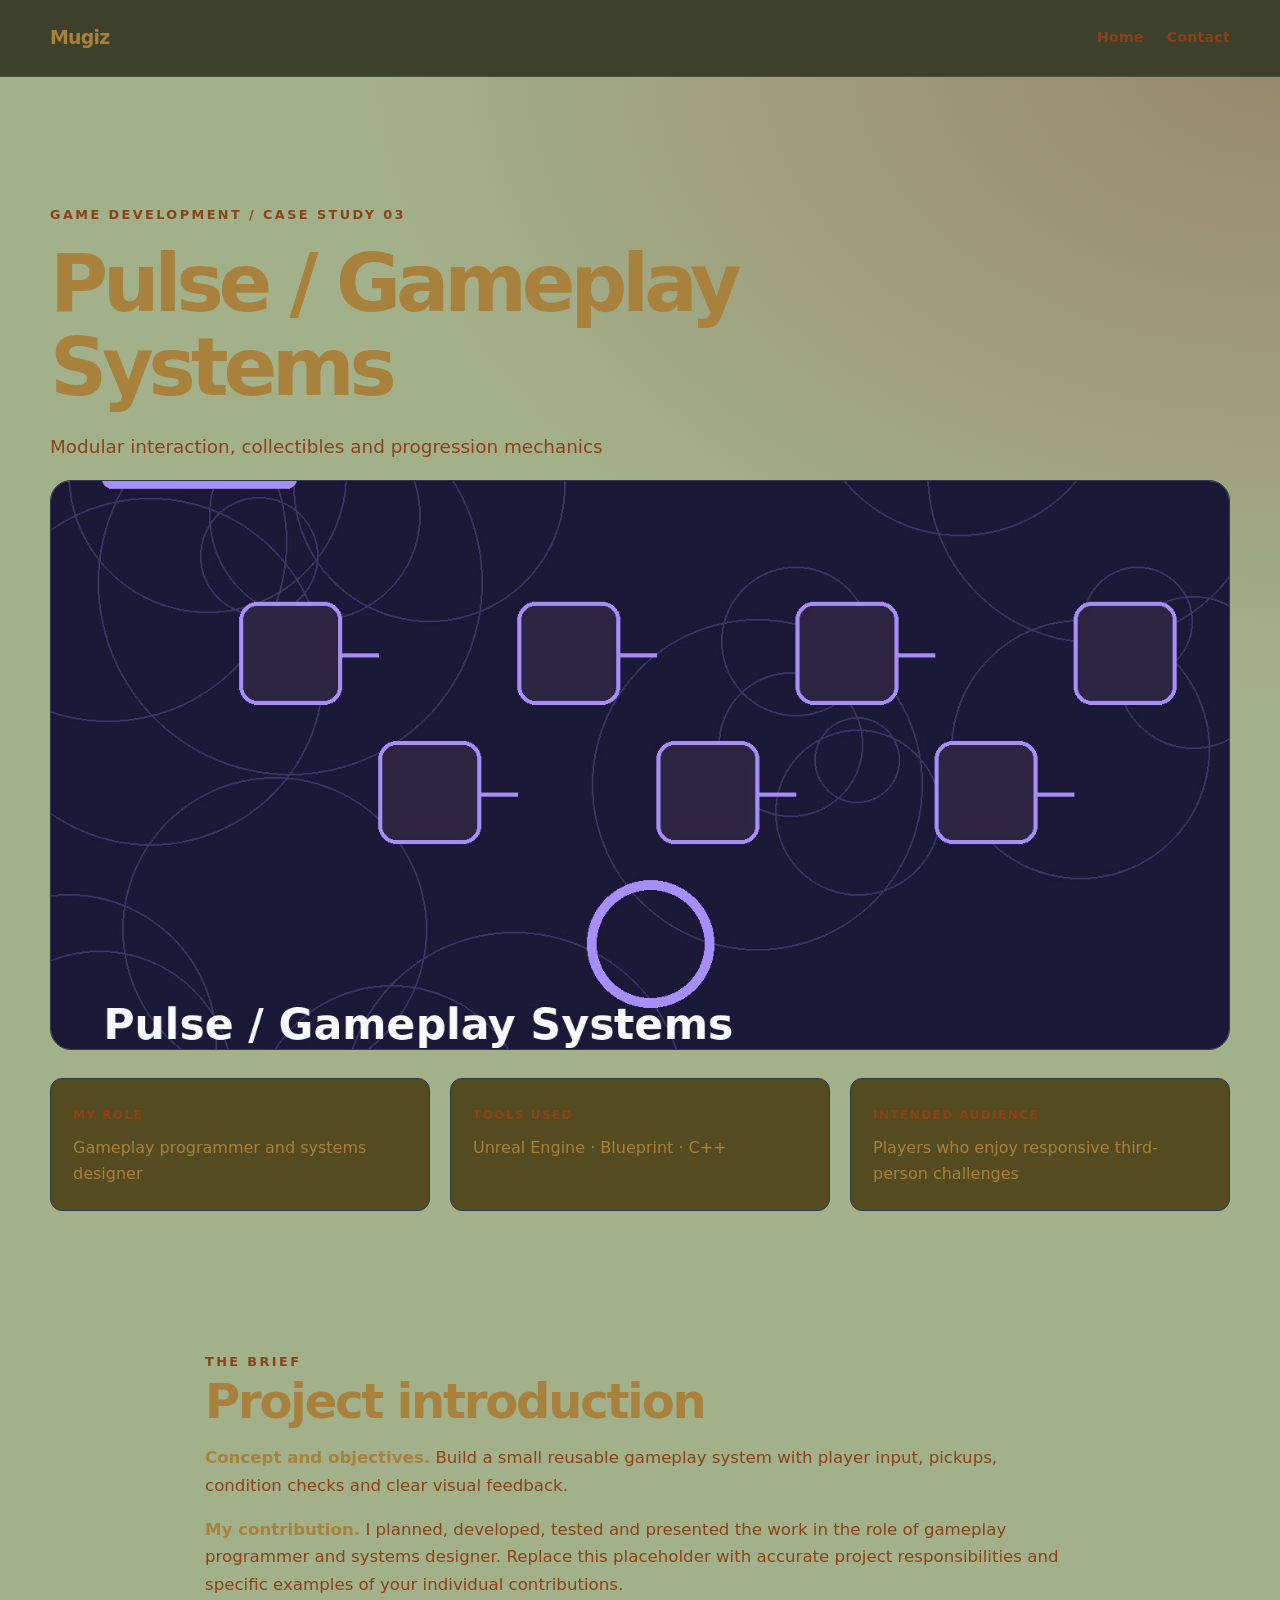
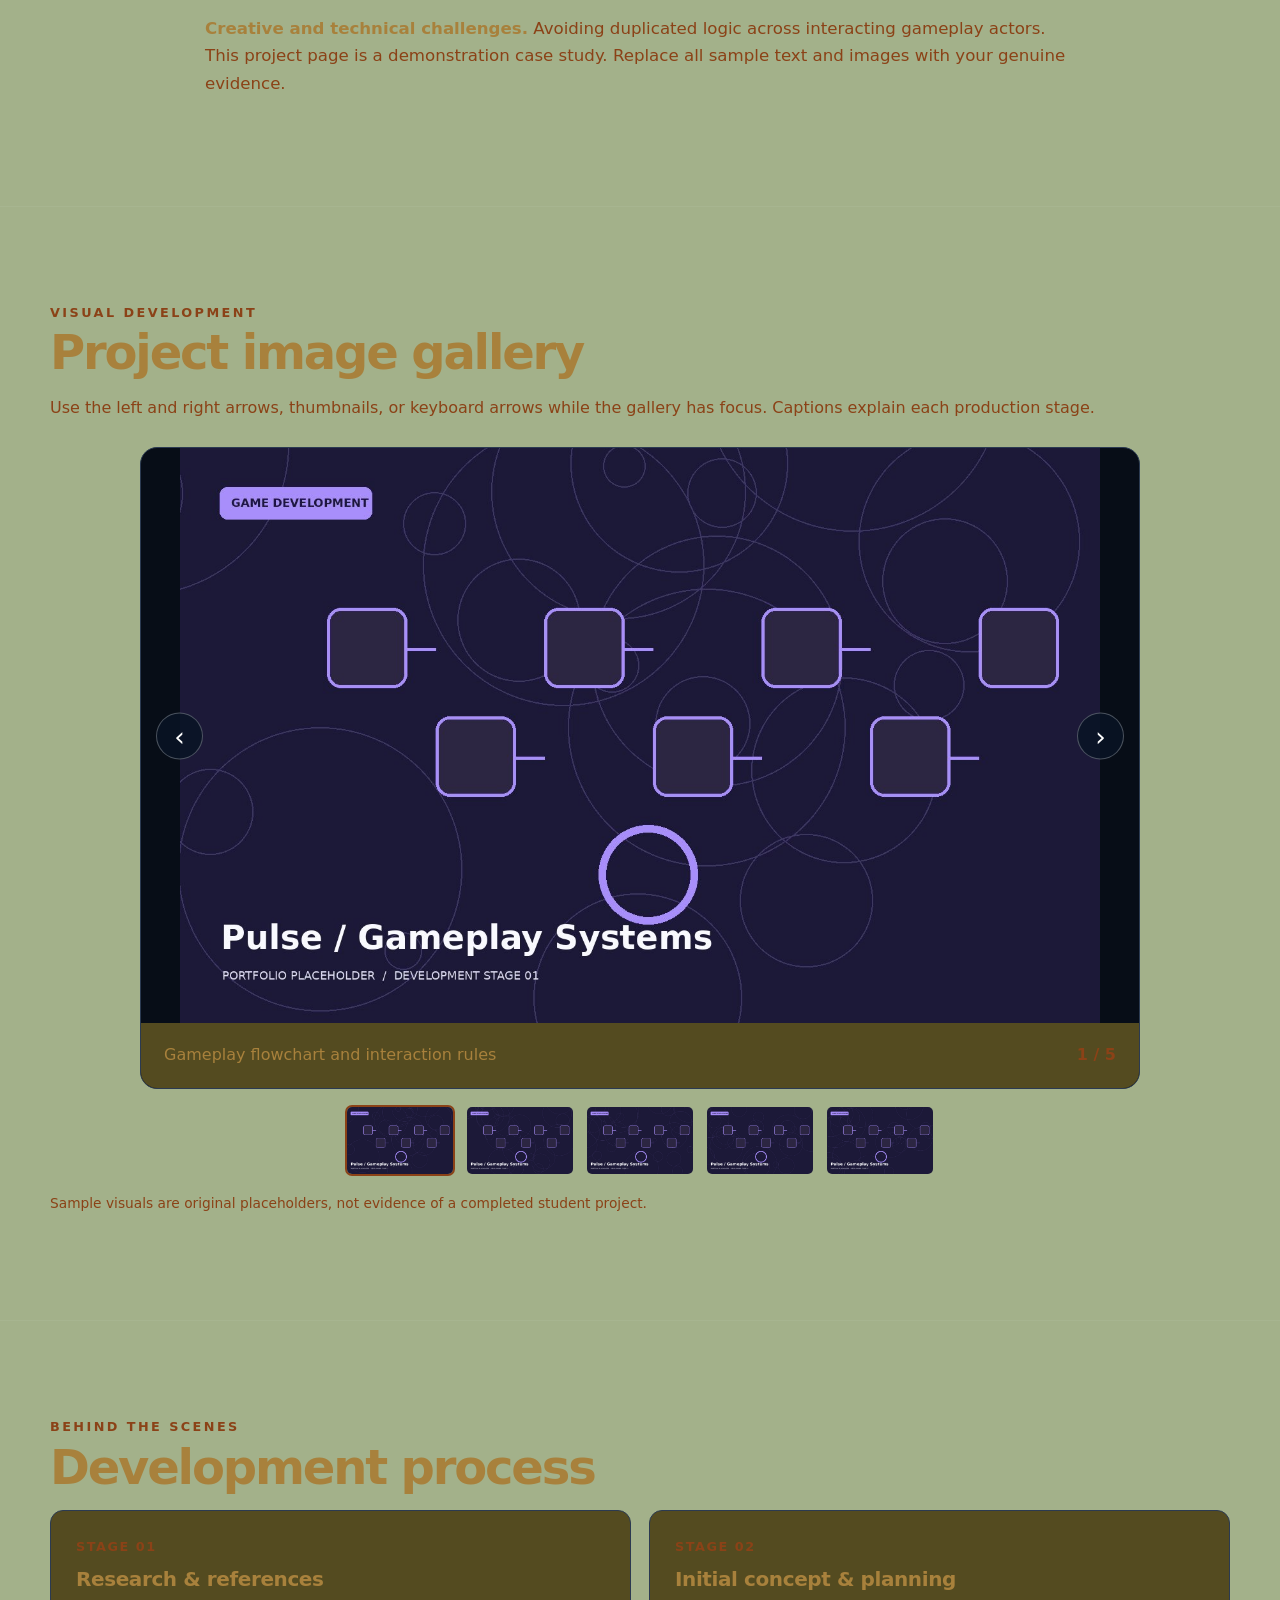
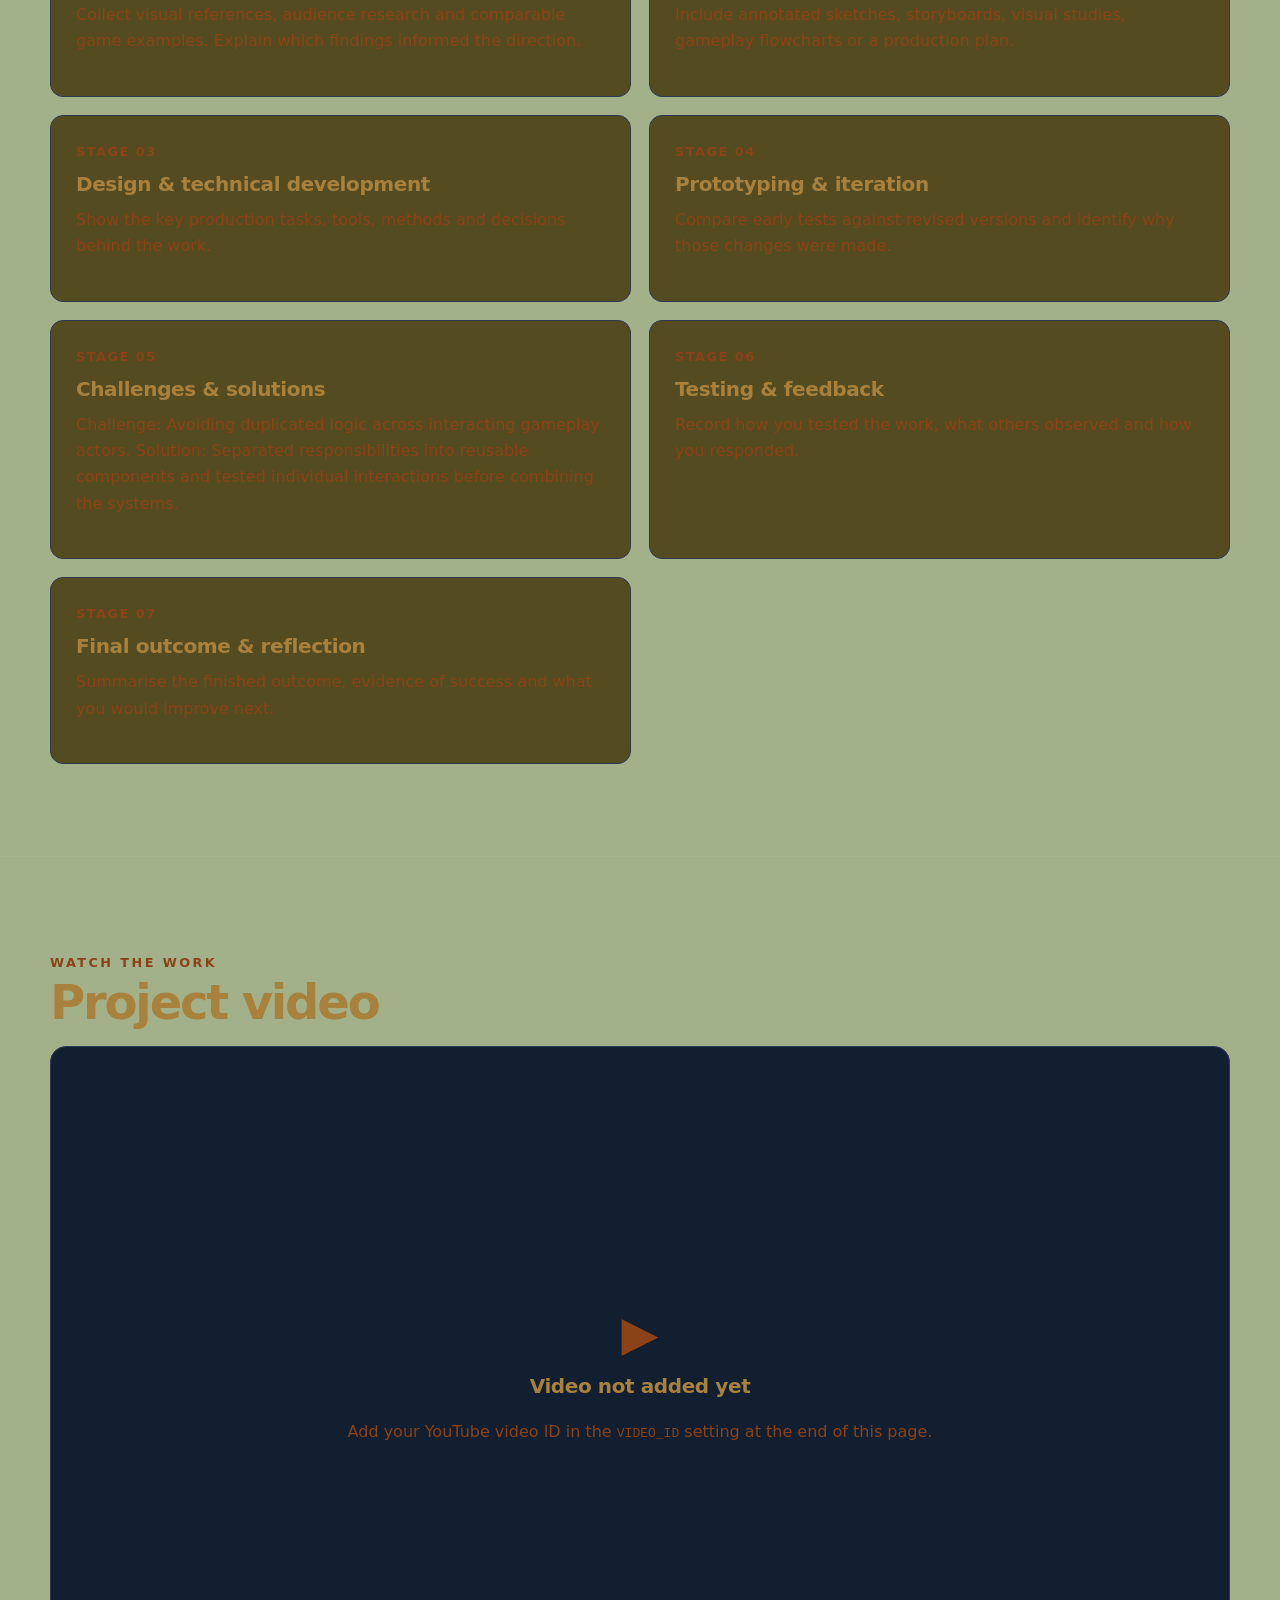
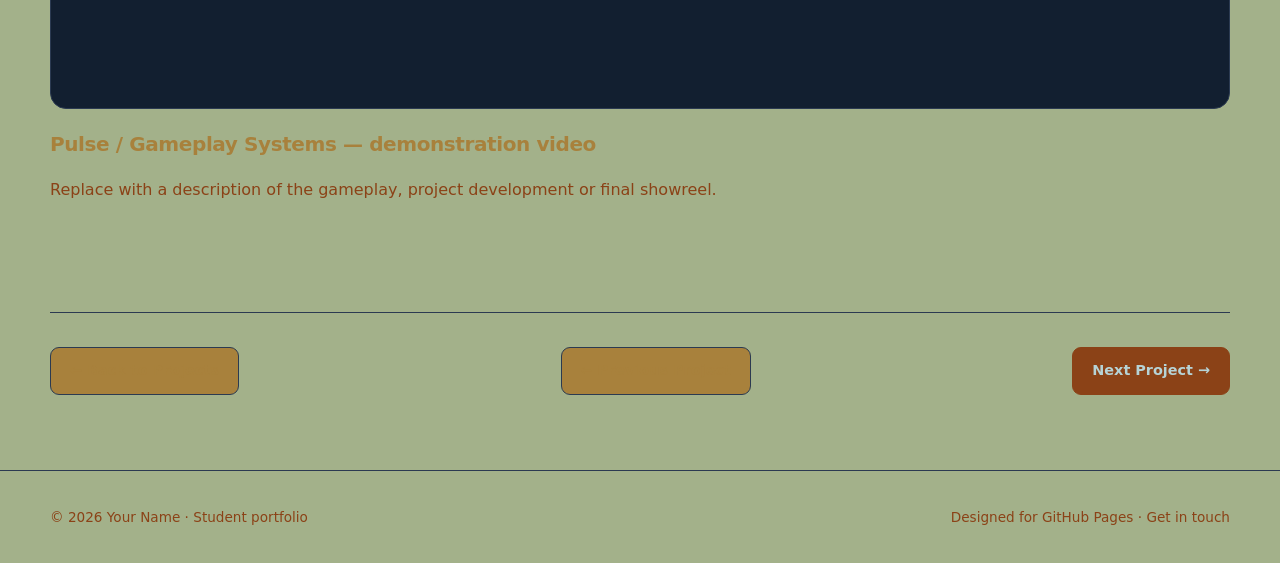
==== Fashion.html @ eefa9eac "Colours" ====
<!doctype html>
<html lang="en">

<head>
  <meta charset="utf-8">
  <meta name="viewport" content="width=device-width,initial-scale=1">
  <meta name="theme-color" content="#090e18">
  <meta name="description" content="Welcome to my fashion world ">
  <title>Fashion | Modelling </title>
  <link rel="stylesheet" href="style Fashion.css">
</head>

<body><a class="skip" href="#main">Skip to content</a>
  <header class="header">
    <nav class="nav container" aria-label="Main navigation"><a class="brand"
        href="../index.html">Mugiz<span></span></a><button class="menu" type="button" data-menu aria-expanded="false"
        aria-controls="navlinks">Menu ☰</button>
      <div class="navlinks" id="navlinks" data-navlinks><a href="../index.html#home">Home</a></a><a
          href="../index.html#contact">Contact</a></div>
    </nav>
  </header>
  <main id="main">
    <section class="project-hero container"><a class="textlink" href="../index.html#projects"></a>
      <p class="eyebrow" style="margin-top:36px">GAME DEVELOPMENT / CASE STUDY 03</p>
      <h1>Pulse / Gameplay Systems</h1>
      <p class="lead">Modular interaction, collectibles and progression mechanics</p><img class="project-cover"
        src="../images/project3/image5.jpg" width="1440" height="900"
        alt="Featured sample visual of Pulse / Gameplay Systems">
      <div class="project-summary">
        <div class="summary-item"><strong>My role</strong>
          <p>Gameplay programmer and systems designer</p>
        </div>
        <div class="summary-item"><strong>Tools used</strong>
          <p>Unreal Engine · Blueprint · C++</p>
        </div>
        <div class="summary-item"><strong>Intended audience</strong>
          <p>Players who enjoy responsive third-person challenges</p>
        </div>
      </div>
    </section>
    <section class="section">
      <div class="container prose"><span class="eyebrow">The brief</span>
        <h2>Project introduction</h2>
        <p><strong style="color:var(--text)">Concept and objectives.</strong> Build a small reusable gameplay system
          with player input, pickups, condition checks and clear visual feedback.</p>
        <p><strong style="color:var(--text)">My contribution.</strong> I planned, developed, tested and presented the
          work in the role of gameplay programmer and systems designer. Replace this placeholder with accurate project
          responsibilities and specific examples of your individual contributions.</p>
        <p><strong style="color:var(--text)">Creative and technical challenges.</strong> Avoiding duplicated logic
          across interacting gameplay actors. This project page is a demonstration case study. Replace all sample text
          and images with your genuine evidence.</p>
      </div>
    </section>
    <section class="section">
      <div class="container"><span class="eyebrow">Visual development</span>
        <h2>Project image gallery</h2>
        <p>Use the left and right arrows, thumbnails, or keyboard arrows while the gallery has focus. Captions explain
          each production stage.</p>
        <div class="gallery-shell" id="project-gallery" tabindex="0"
          aria-label="Pulse / Gameplay Systems image gallery"><button type="button" class="gallery-arrow prev"
            id="gallery-prev" aria-label="Previous image">‹</button><img id="gallery-image" class="gallery-image"
            src="../images/project3/image1.jpg" alt="Gameplay flowchart and interaction rules" width="1440"
            height="900"><button type="button" class="gallery-arrow next" id="gallery-next"
            aria-label="Next image">›</button>
          <div class="gallery-info">
            <p id="gallery-caption">Gameplay flowchart and interaction rules</p><span class="gallery-counter"
              id="gallery-counter">1 / 5</span>
          </div>
        </div>
        <div id="gallery-thumbs" class="thumbs" aria-label="Choose image"></div>
        <p class="muted-note">Sample visuals are original placeholders, not evidence of a completed student project.</p>
      </div>
    </section>
    <section class="section">
      <div class="container"><span class="eyebrow">Behind the scenes</span>
        <h2>Development process</h2>
        <div class="process-grid">
          <article class="process-step">
            <div class="step-number">STAGE 01</div>
            <h3>Research &amp; references</h3>
            <p>Collect visual references, audience research and comparable game examples. Explain which findings
              informed the direction.</p>
          </article>
          <article class="process-step">
            <div class="step-number">STAGE 02</div>
            <h3>Initial concept &amp; planning</h3>
            <p>Include annotated sketches, storyboards, visual studies, gameplay flowcharts or a production plan.</p>
          </article>
          <article class="process-step">
            <div class="step-number">STAGE 03</div>
            <h3>Design &amp; technical development</h3>
            <p>Show the key production tasks, tools, methods and decisions behind the work.</p>
          </article>
          <article class="process-step">
            <div class="step-number">STAGE 04</div>
            <h3>Prototyping &amp; iteration</h3>
            <p>Compare early tests against revised versions and identify why those changes were made.</p>
          </article>
          <article class="process-step">
            <div class="step-number">STAGE 05</div>
            <h3>Challenges &amp; solutions</h3>
            <p>Challenge: Avoiding duplicated logic across interacting gameplay actors. Solution: Separated
              responsibilities into reusable components and tested individual interactions before combining the systems.
            </p>
          </article>
          <article class="process-step">
            <div class="step-number">STAGE 06</div>
            <h3>Testing &amp; feedback</h3>
            <p>Record how you tested the work, what others observed and how you responded.</p>
          </article>
          <article class="process-step">
            <div class="step-number">STAGE 07</div>
            <h3>Final outcome &amp; reflection</h3>
            <p>Summarise the finished outcome, evidence of success and what you would improve next.</p>
          </article>
        </div>
      </div>
    </section>
    <section class="section">
      <div class="container"><span class="eyebrow">Watch the work</span>
        <h2>Project video</h2>
        <div class="video-frame" id="video-container">
          <div class="video-placeholder"><span aria-hidden="true">▶</span>
            <h3>Video not added yet</h3>
            <p>Add your YouTube video ID in the <code>VIDEO_ID</code> setting at the end of this page.</p>
          </div>
        </div>
        <h3 style="margin-top:22px" id="video-title">Pulse / Gameplay Systems — demonstration video</h3>
        <p id="video-description">Replace this description with a short introduction to your game, 3D walkthrough,
          gameplay features or production process.</p>
      </div>
    </section>
    <div class="container project-navigation"><a class="btn" href="../index.html#projects">← Back to Projects</a><a
        class="btn" href="project2.html">← Previous Project</a><a class="btn primary" href="project1.html">Next Project
        →</a></div>
  </main>
  <footer class="footer">
    <div class="container"><span>© <span id="year">2026</span> Your Name · Student portfolio</span><span>Designed for
        GitHub Pages · <a href="../index.html#contact">Get in touch</a></span></div>
  </footer>
  <script src="../script.js"></script>
  <script>document.querySelector('#year').textContent = new Date().getFullYear();</script>
  <!-- PROJECT SETTINGS — Edit this list to add, remove or reorder local images.
     1. Put image files in images/projectN/ in the repository.
     2. Add a {src, alt, caption} entry below, using ../ relative paths.
     3. Set VIDEO_ID to the ID from your YouTube watch URL, not the entire URL.
     4. Do not use quotation marks inside an image caption without escaping them. -->
  <script>
    const galleryImages = [
      { src: "../images/project3/image1.jpg", alt: "Game Development portfolio example image 1", caption: "Gameplay flowchart and interaction rules" },
      { src: "../images/project3/image2.jpg", alt: "Game Development portfolio example image 2", caption: "Initial player controls and input setup" },
      { src: "../images/project3/image3.jpg", alt: "Game Development portfolio example image 3", caption: "Pickup and inventory Blueprint logic" },
      { src: "../images/project3/image4.jpg", alt: "Game Development portfolio example image 4", caption: "Interactive gate conditions and testing" },
      { src: "../images/project3/image5.jpg", alt: "Game Development portfolio example image 5", caption: "Final gameplay prototype and feedback" }
    ];
    const VIDEO_ID = ""; // example: the 11-character ID after ?v= (leave empty for placeholder)
    const VIDEO_TITLE = 'Pulse / Gameplay Systems — demonstration video';
    const VIDEO_DESCRIPTION = "Replace with a description of the gameplay, project development or final showreel.";
  </script>
  <script src="../project.js"></script>
</body>

</html>
---- style Fashion.css ----
/* DESIGN TOKENS — adjust site colours and typography here */
:root {
    --bg: #a3b18a;
    --panel: #544B20;
    --surface: #A8813C;
    --text: #A8813C;
    --muted: #8B4217;
    --line: #2b3a51;
    --accent: #8B4217 ;
    --accent2: #d81111;
    --max: 1180px;
    --radius: 18px;
    --shadow: 0 24px 60px #0007;
    color-scheme: dark
}

* {
    box-sizing: border-box
}

html {
    scroll-behavior: smooth;
    scroll-padding-top: 92px
}

body {
    margin: 0;
    background: var(--bg);
    color: var(--text);
    font-family: Inter, ui-sans-serif, system-ui, -apple-system, BlinkMacSystemFont, 'Segoe UI', sans-serif;
    line-height: 1.65
}

body:before {
    content: '';
    position: absolute;
    z-index: -1;
    top: 0;
    left: 0;
    right: 0;
    height: 950px;
    background: radial-gradient(ellipse at 100% 5%, #8025254b 0, transparent 52%), radial-gradient(ellipse at 12% 0, #4235cd00 0, transparent 45%)
}

a {
    color: inherit;
    text-decoration: none
}

a:hover {
    color: var(--accent)
}

img {
    display: block;
    max-width: 100%
}

button,
input,
textarea {
    font: inherit
}

button {
    cursor: pointer
}

:focus-visible {
    outline: 3px solid var(--accent);
    outline-offset: 4px
}

::selection {
    background: var(--accent);
    color: #051519
}

.container {
    width: min(calc(100% - 48px), var(--max));
    margin: 0 auto
}

.skip {
    position: absolute;
    left: -9999px;
    top: 12px;
    z-index: 99;
    background: var(--accent);
    color: #07101d;
    padding: 10px 20px
}

.skip:focus {
    left: 16px
}

.header {
    position: sticky;
    top: 0;
    z-index: 20;
    background: #3D402B;
    backdrop-filter: blur(18px);
    border-bottom: 1px solid #ffffff15
}

.nav {
    min-height: 76px;
    display: flex;
    align-items: center;
    justify-content: space-between;
    gap: 28px
}

.brand {
    font-weight: 850;
    font-size: 1.18rem;
    letter-spacing: -.04em
}

.brand span {
    color: var(--accent)
}

.navlinks {
    display: flex;
    gap: 23px;
    align-items: center;
    font-size: .88rem;
    font-weight: 700;
    letter-spacing: .02em
}

.navlinks a {
    color: var(--muted)
}

.navlinks a:hover {
    color: var(--accent)
}

.menu {
    display: none;
    background: transparent;
    color: var(--text);
    border: 1px solid var(--line);
    padding: 7px 12px;
    border-radius: 8px
}

.eyebrow {
    font-size: .8rem;
    letter-spacing: .19em;
    color: var(--accent);
    font-weight: 800;
    text-transform: uppercase
}

h1,
h2,
h3,
p {
    margin-top: 0
}

h1 {
    font-size: clamp(3.15rem, 7.2vw, 6.5rem);
    line-height: 1.06;
    letter-spacing: -.065em;
    margin: 16px 0 22px
}

h2 {
    font-size: clamp(2rem, 4vw, 3rem);
    line-height: 1.15;
    letter-spacing: -.045em;
    margin-bottom: 15px
}

h3 {
    font-size: 1.25rem;
    line-height: 1.3;
    letter-spacing: -.02em
}

p {
    color: var(--muted)
}

.lead {
    font-size: 1.15rem;
    max-width: 650px
}

.hero {
    padding: 95px 0 110px
}

.hero-grid {
    display: grid;
    grid-template-columns: 1.12fr .88fr;
    gap: 70px;
    align-items: center
}

.gradient {
    background: linear-gradient(105deg, var(--accent), #32309a);
    color: transparent;
    background-clip: text
}

.hero-visual {
    position: relative
}

.hero-visual img {
    height: 460px;
    width: 100%;
    object-fit: cover;
    border-radius: 24px;
    border: 1px solid #ffffff24;
    box-shadow: var(--shadow)
}

.float-tag {
    position: absolute;
    bottom: -20px;
    left: -20px;
    background: hsla(224, 32%, 38%, 0.937);
    border: 1px solid var(--line);
    padding: 13px 20px;
    border-radius: 11px;
    color: var(--text);
    font-weight: 700;
    box-shadow: var(--shadow)
}

.buttons {
    display: flex;
    gap: 13px;
    flex-wrap: wrap;
    margin-top: 30px
}

.btn {
    display: inline-flex;
    align-items: center;
    justify-content: center;
    gap: 10px;
    min-height: 46px;
    border: 1px solid var(--line);
    border-radius: 9px;
    padding: 11px 19px;
    font-size: .9rem;
    font-weight: 800;
    background: var(--surface);
    color: var(--text);
    transition: transform .2s, border-color .2s, background .2s
}

.btn:hover {
    transform: translateY(-2px);
    border-color: var(--accent);
    color: var(--accent)
}

.btn.primary {
    background: var(--accent);
    color: #b6d3d6;
    border-color: var(--accent)
}

.btn.primary:hover {
    background: #a0ffed;
    color: #062326
}

.section {
    padding: 92px 0
}

.section+.section {
    border-top: 1px solid #ffffff0c
}

.section-heading {
    display: flex;
    justify-content: space-between;
    align-items: end;
    gap: 30px;
    margin-bottom: 31px
}

.section-heading p {
    max-width: 530px;
    margin: 0
}

.about-grid {
    display: grid;
    grid-template-columns: 1fr 1fr;
    gap: 65px
}

.feature-list {
    display: grid;
    grid-template-columns: 1fr 1fr;
    gap: 13px
}

.feature {
    background: var(--panel);
    border: 1px solid var(--line);
    border-radius: 12px;
    padding: 21px
}

.feature strong {
    display: block;
    color: var(--text);
    margin-bottom: 5px
}

.feature span {
    color: var(--muted);
    font-size: .88rem
}

.cards {
    display: grid;
    grid-template-columns: repeat(3, minmax(0, 1fr));
    gap: 22px
}

.project-card {
    background: var(--panel);
    border: 1px solid var(--line);
    border-radius: var(--radius);
    overflow: hidden;
    transition: transform .2s, border-color .2s
}

.project-card:hover {
    transform: translateY(-5px);
    border-color: #64d3c7
}

.project-card img {
    width: 100%;
    height: 230px;
    object-fit: cover
}

.card-body {
    padding: 24px
}

.card-body .eyebrow {
    font-size: .68rem
}

.card-body h3 {
    margin: 9px 0
}

.card-body p {
    font-size: .91rem
}

.meta {
    color: #b7d0e5;
    font-size: .8rem;
    margin-bottom: 23px
}

.textlink {
    display: inline-flex;
    color: var(--accent);
    font-weight: 800;
    align-items: center;
    gap: 8px;
    font-size: .9rem
}

.skills-grid {
    display: grid;
    grid-template-columns: repeat(4, 1fr);
    gap: 16px
}

.skill-card {
    background: var(--panel);
    border: 1px solid var(--line);
    padding: 25px;
    border-radius: 13px
}

.skill-card h3 {
    font-size: 1.04rem;
    margin-bottom: 15px
}

.chips {
    display: flex;
    flex-wrap: wrap;
    gap: 7px
}

.chip {
    background: #25354d;
    color: #d4e1ef;
    border-radius: 5px;
    padding: 5px 9px;
    font-size: .8rem
}

.cv-panel {
    display: flex;
    justify-content: space-between;
    align-items: center;
    gap: 30px;
    background: linear-gradient(125deg, #152b35, #222340);
    border: 1px solid #3d4a5d;
    padding: 45px;
    border-radius: 20px
}

.cv-panel p {
    margin-bottom: 0
}

.contact-grid {
    display: grid;
    grid-template-columns: .9fr 1.1fr;
    gap: 70px
}

.socials {
    display: flex;
    gap: 16px;
    flex-wrap: wrap
}

.socials a {
    color: var(--accent);
    font-weight: 700
}

.form {
    background: var(--panel);
    padding: 28px;
    border-radius: var(--radius);
    border: 1px solid var(--line)
}

.field {
    margin-bottom: 16px
}

.field label {
    display: block;
    font-size: .9rem;
    font-weight: 700;
    margin-bottom: 7px
}

.field input,
.field textarea {
    width: 100%;
    border: 1px solid #42516a;
    background: #0c1523;
    border-radius: 8px;
    padding: 12px 14px;
    color: var(--text)
}

.field textarea {
    min-height: 132px;
    resize: vertical
}

.form-status {
    margin-top: 14px;
    min-height: 25px
}

.hidden-field {
    position: absolute;
    left: -99999px
}

.footer {
    padding: 35px 0;
    border-top: 1px solid var(--line);
    color: var(--muted);
    font-size: .85rem
}

.footer .container {
    display: flex;
    justify-content: space-between;
    gap: 20px
}

.project-hero {
    padding: 65px 0 45px
}

.project-hero h1 {
    font-size: clamp(3rem, 6.2vw, 5.3rem);
    max-width: 960px
}

.project-cover {
    width: 100%;
    max-height: 570px;
    object-fit: cover;
    border: 1px solid var(--line);
    border-radius: 21px
}

.project-summary {
    display: grid;
    grid-template-columns: repeat(3, 1fr);
    gap: 20px;
    margin: 28px 0 0
}

.summary-item {
    border: 1px solid var(--line);
    padding: 22px;
    border-radius: 12px;
    background: var(--panel)
}

.summary-item strong {
    font-size: .75rem;
    letter-spacing: .12em;
    text-transform: uppercase;
    color: var(--accent)
}

.summary-item p {
    margin: 7px 0 0;
    color: var(--text)
}

.prose {
    max-width: 870px
}

.prose p {
    font-size: 1.04rem
}

.process-grid {
    display: grid;
    grid-template-columns: repeat(2, minmax(0, 1fr));
    gap: 18px
}

.process-step {
    border: 1px solid var(--line);
    padding: 25px;
    background: var(--panel);
    border-radius: 13px
}

.process-step h3 {
    margin-bottom: 10px
}

.step-number {
    font-size: .8rem;
    letter-spacing: .12em;
    color: var(--accent);
    font-weight: 850;
    margin-bottom: 9px
}

.gallery-shell {
    position: relative;
    max-width: 1000px;
    margin: 25px auto 0;
    border: 1px solid var(--line);
    background: #070d17;
    border-radius: 17px;
    overflow: hidden
}

.gallery-image {
    width: 100%;
    height: min(60vw, 575px);
    min-height: 220px;
    object-fit: contain
}

.gallery-arrow {
    position: absolute;
    top: 45%;
    transform: translateY(-50%);
    background: #091525d9;
    color: white;
    border: 1px solid #ffffff45;
    border-radius: 50%;
    height: 47px;
    width: 47px;
    font-size: 1.65rem;
    display: grid;
    place-items: center;
    z-index: 1
}

.gallery-arrow:hover {
    background: #254c59
}

.gallery-arrow.prev {
    left: 15px
}

.gallery-arrow.next {
    right: 15px
}

.gallery-info {
    display: flex;
    justify-content: space-between;
    align-items: center;
    gap: 20px;
    padding: 16px 23px;
    background: var(--panel);
    min-height: 65px
}

.gallery-info p {
    margin: 0;
    color: var(--text)
}

.gallery-counter {
    white-space: nowrap;
    color: var(--accent);
    font-weight: 800
}

.thumbs {
    display: flex;
    gap: 10px;
    justify-content: center;
    flex-wrap: wrap;
    padding: 16px 0
}

.thumb {
    background: transparent;
    padding: 0;
    border: 2px solid transparent;
    border-radius: 7px;
    overflow: hidden
}

.thumb[aria-current=true] {
    border-color: var(--accent)
}

.thumb img {
    width: 106px;
    height: 67px;
    object-fit: cover
}

.video-frame {
    aspect-ratio: 16/9;
    background: #121f30;
    border: 1px solid var(--line);
    border-radius: 16px;
    overflow: hidden;
    display: grid;
    place-items: center
}

.video-frame iframe {
    width: 100%;
    height: 100%;
    border: 0
}

.video-placeholder {
    text-align: center;
    padding: 25px
}

.video-placeholder span {
    font-size: 3rem;
    color: var(--accent)
}

.project-navigation {
    border-top: 1px solid var(--line);
    padding: 34px 0 75px;
    display: flex;
    justify-content: space-between;
    gap: 12px;
    flex-wrap: wrap
}

.muted-note {
    font-size: .86rem
}

.badge-soft {
    display: inline-block;
    color: var(--accent);
    border: 1px solid #42877f;
    padding: 5px 12px;
    border-radius: 99px;
    font-size: .75rem;
    font-weight: 700
}

@media(max-width:1000px) {
    .hero-grid {
        gap: 38px
    }

    .skills-grid {
        grid-template-columns: repeat(2, 1fr)
    }

    .cards {
        grid-template-columns: repeat(2, 1fr)
    }
}

@media(max-width:720px) {
    .container {
        width: min(calc(100% - 32px), var(--max))
    }

    .menu {
        display: block
    }

    .nav {
        flex-wrap: wrap
    }

    .navlinks {
        display: none;
        flex-basis: 100%;
        flex-direction: column;
        align-items: stretch;
        padding-bottom: 20px;
        gap: 13px
    }

    .navlinks.open {
        display: flex
    }

    .hero {
        padding: 65px 0 85px
    }

    .hero-grid,
    .about-grid,
    .contact-grid {
        grid-template-columns: 1fr;
        gap: 32px
    }

    .hero-visual img {
        height: 300px
    }

    .float-tag {
        left: 10px
    }

    .section {
        padding: 65px 0
    }

    .section-heading {
        display: block
    }

    .cards,
    .skills-grid,
    .process-grid,
    .project-summary {
        grid-template-columns: 1fr
    }

    .feature-list {
        grid-template-columns: 1fr 1fr
    }

    .cv-panel {
        padding: 25px;
        align-items: start;
        flex-direction: column
    }

    .project-hero {
        padding-top: 45px
    }

    .gallery-info {
        align-items: start;
        flex-direction: column;
        gap: 5px
    }

    .footer .container {
        flex-direction: column
    }

    .thumb img {
        width: 66px;
        height: 45px
    }
}

@media(max-width:420px) {
    .feature-list {
        grid-template-columns: 1fr
    }

    .gallery-arrow {
        width: 38px;
        height: 38px
    }

    .gallery-arrow.prev {
        left: 7px
    }

    .gallery-arrow.next {
        right: 7px
    }
}

@media(prefers-reduced-motion:reduce) {
    html {
        scroll-behavior: auto
    }

    *,
    *:before,
    *:after {
        transition: none !important;
        animation: none !important
    }
}
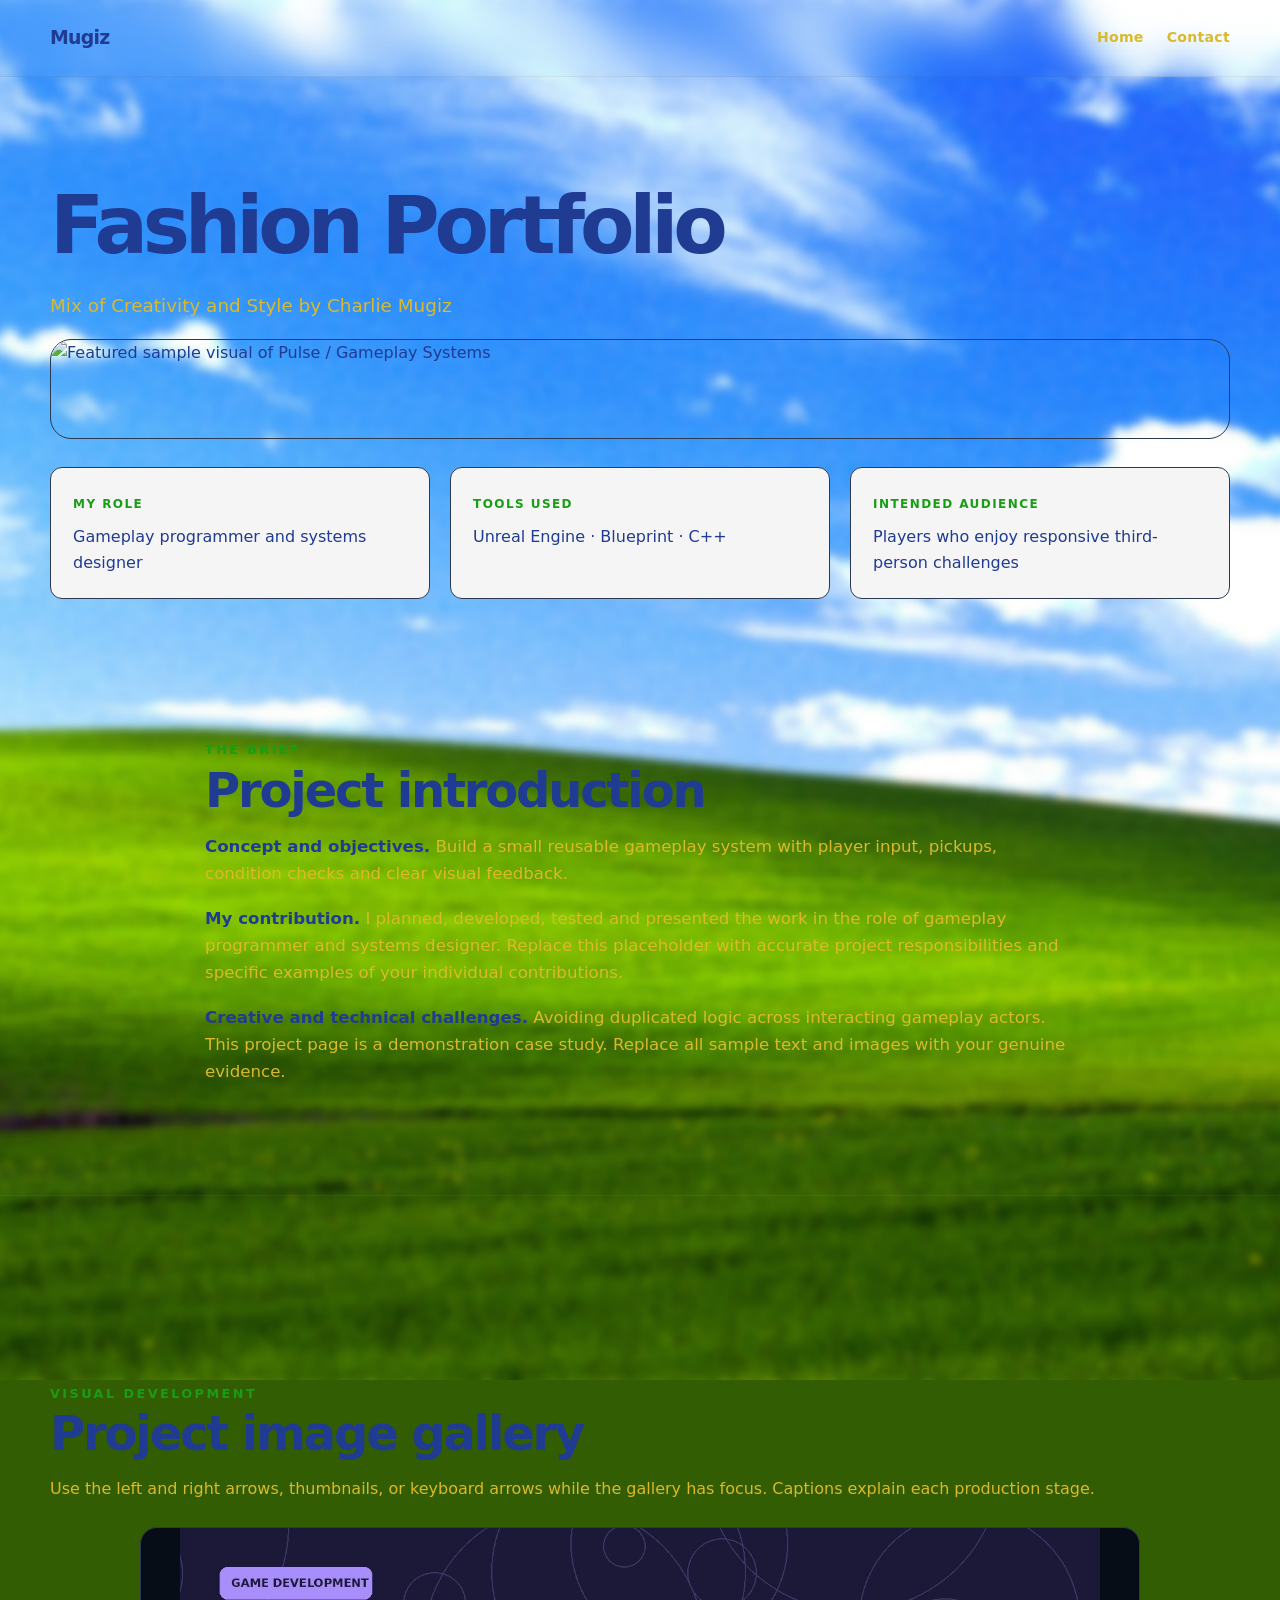
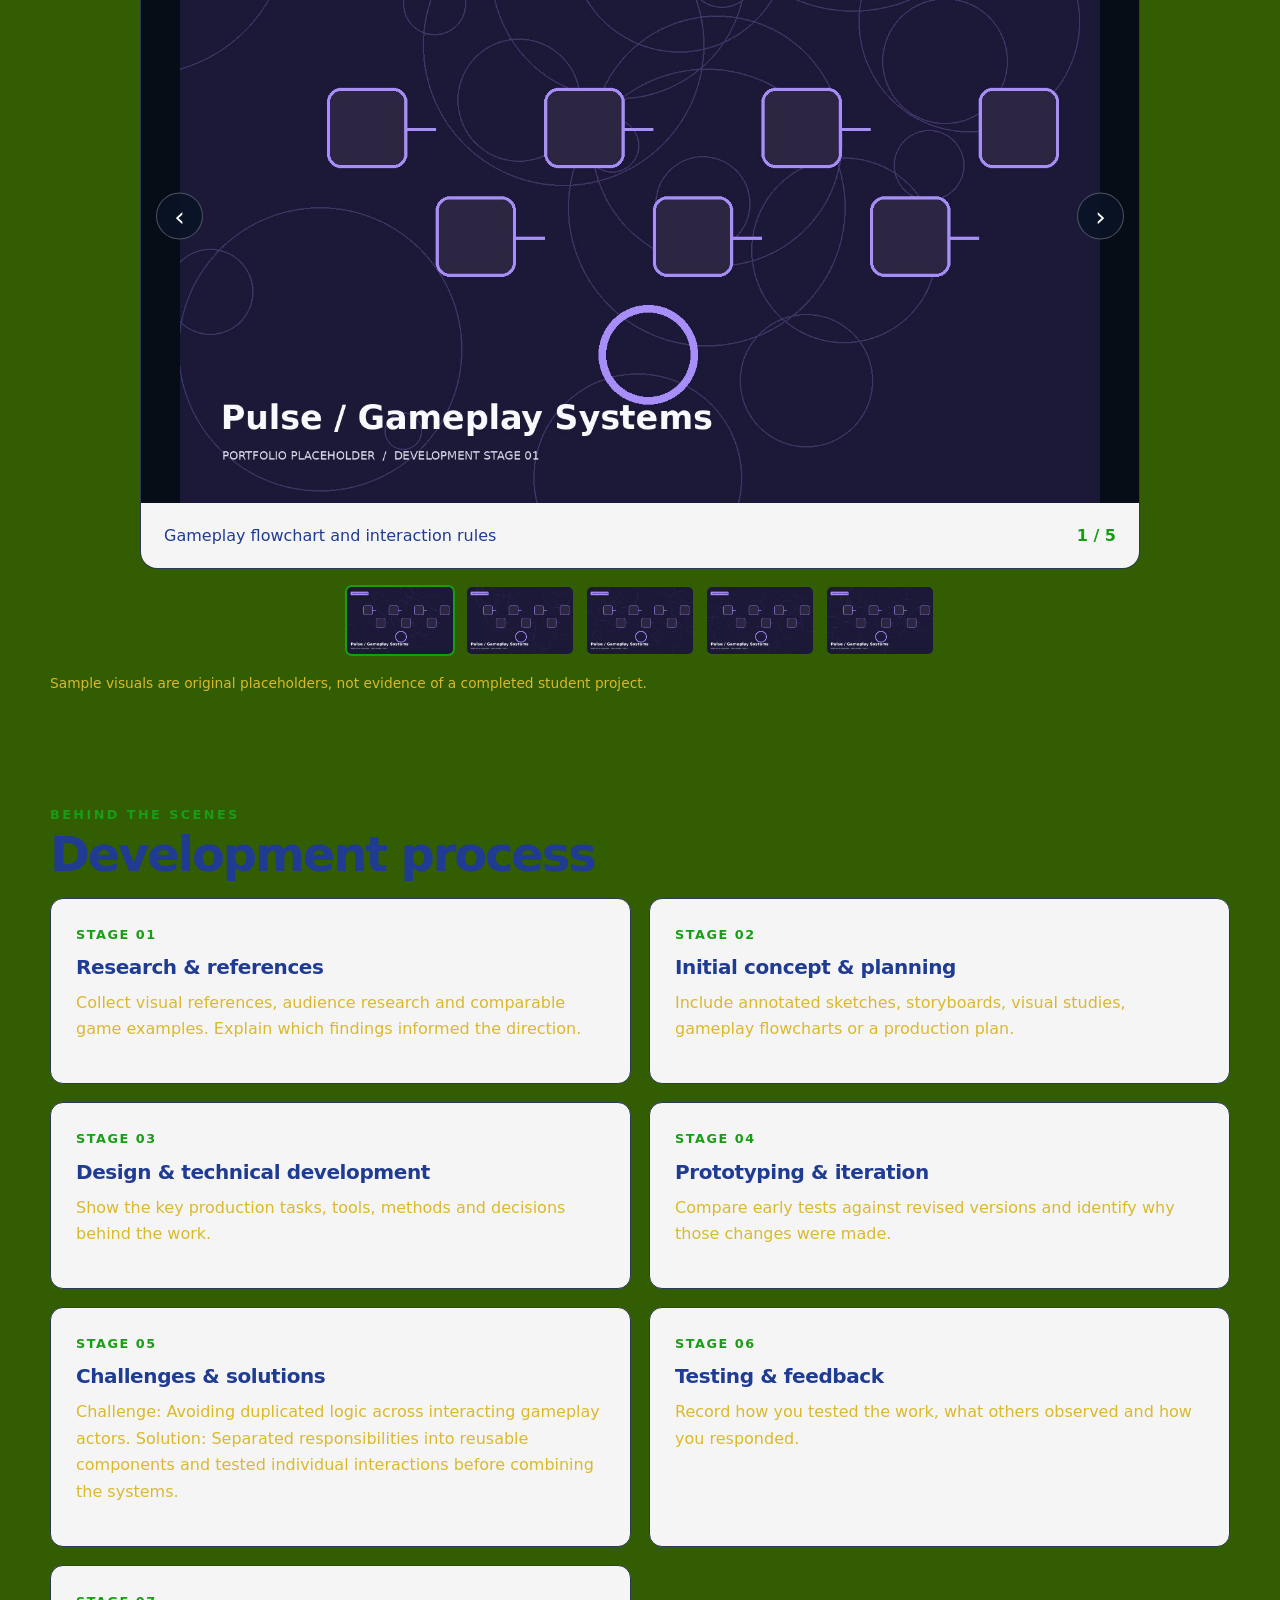
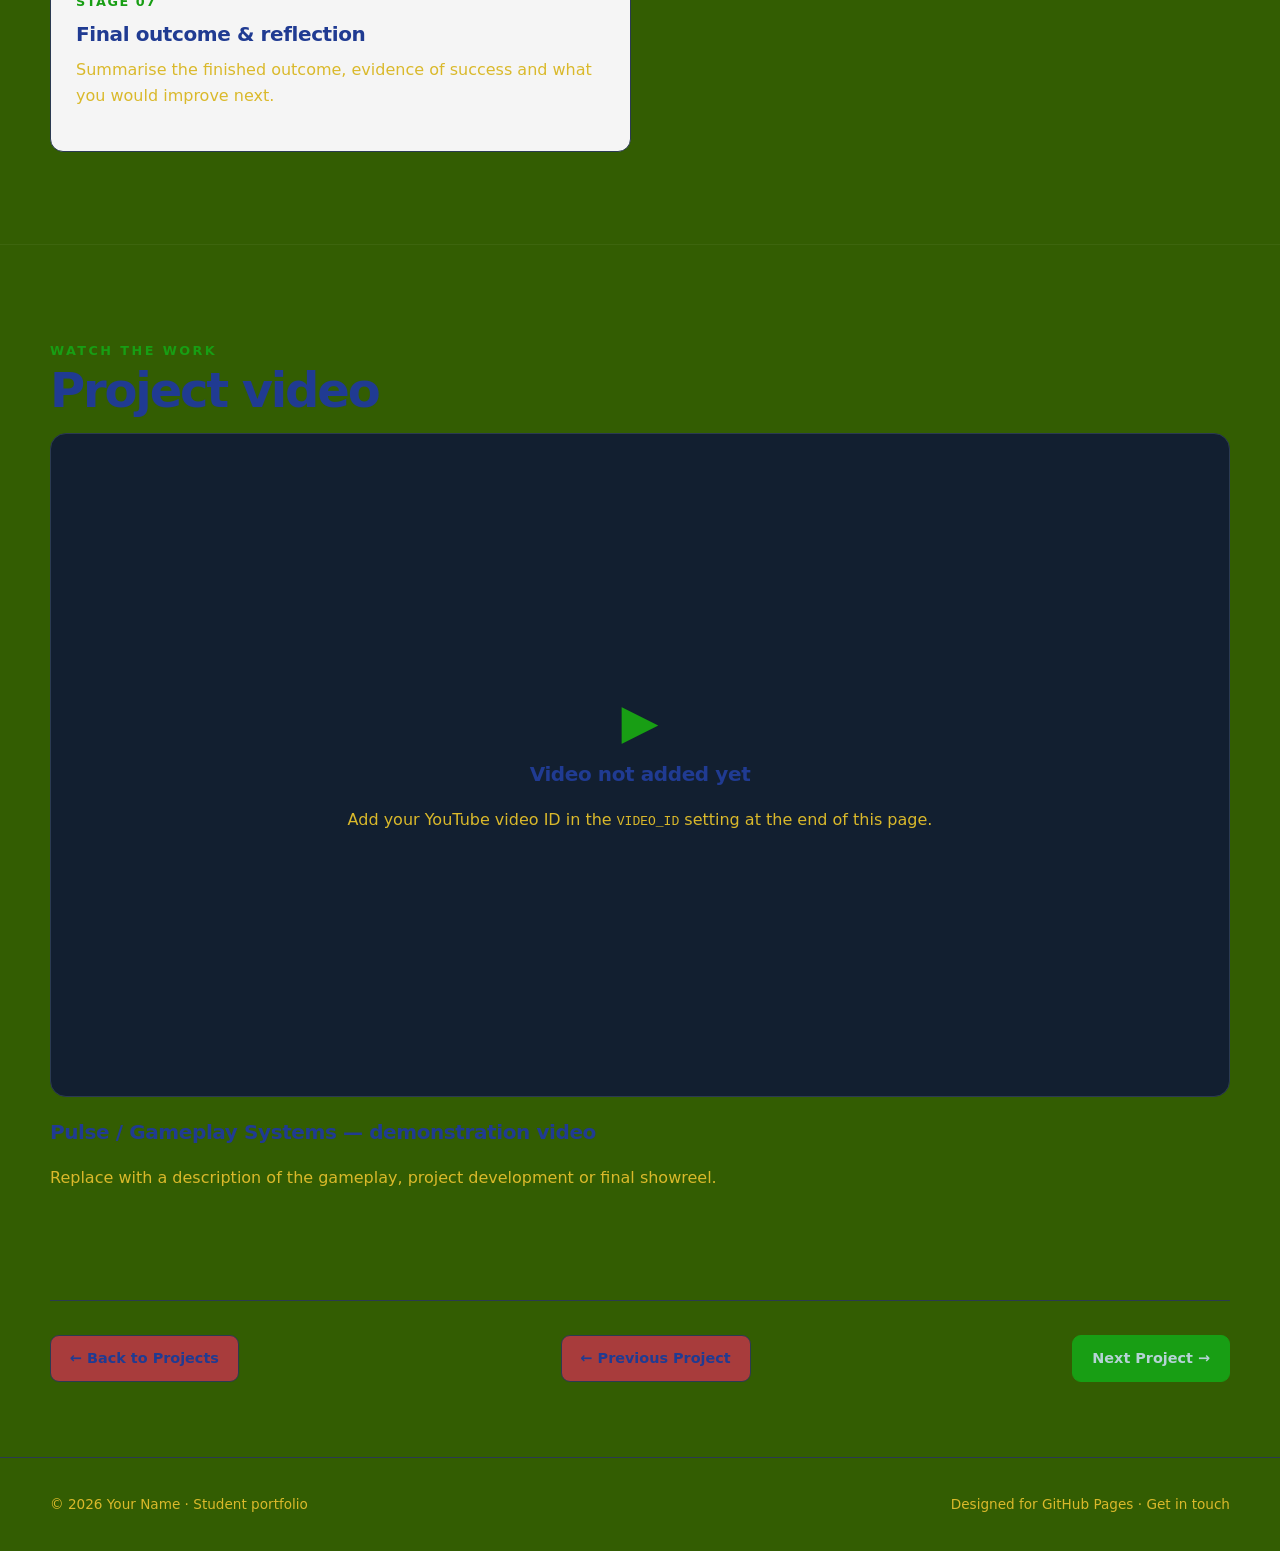
==== commit eafbd5ac: "xp style" ====
--- a/Fashion.html
+++ b/Fashion.html
@@ -10,7 +10,8 @@
   <link rel="stylesheet" href="style Fashion.css">
 </head>
 
-<body><a class="skip" href="#main">Skip to content</a>
+<body><a class="skip" href="#main">Skip to content</a>  
+  <div class="Fashion90">
   <header class="header">
     <nav class="nav container" aria-label="Main navigation"><a class="brand"
         href="../index.html">Mugiz<span></span></a><button class="menu" type="button" data-menu aria-expanded="false"
@@ -21,10 +22,10 @@
   </header>
   <main id="main">
     <section class="project-hero container"><a class="textlink" href="../index.html#projects"></a>
-      <p class="eyebrow" style="margin-top:36px">GAME DEVELOPMENT / CASE STUDY 03</p>
-      <h1>Pulse / Gameplay Systems</h1>
-      <p class="lead">Modular interaction, collectibles and progression mechanics</p><img class="project-cover"
-        src="../images/project3/image5.jpg" width="1440" height="900"
+      
+      <h1>Fashion Portfolio</h1>
+      <p class="lead">Mix of Creativity and Style by Charlie Mugiz</p><img class="project-cover"
+        src="IMAGEE" width="1440" height="100"
         alt="Featured sample visual of Pulse / Gameplay Systems">
       <div class="project-summary">
         <div class="summary-item"><strong>My role</strong>
@@ -52,6 +53,7 @@
       </div>
     </section>
     <section class="section">
+    </div>
       <div class="container"><span class="eyebrow">Visual development</span>
         <h2>Project image gallery</h2>
         <p>Use the left and right arrows, thumbnails, or keyboard arrows while the gallery has focus. Captions explain
--- a/style Fashion.css
+++ b/style Fashion.css
@@ -1,18 +1,33 @@
 /* DESIGN TOKENS — adjust site colours and typography here */
 :root {
-    --bg: #a3b18a;
-    --panel: #544B20;
-    --surface: #A8813C;
-    --text: #A8813C;
-    --muted: #8B4217;
+    --bg: #335d02;
+    --panel: #f5f5f5;
+    --surface: #a83c3c;
+    --text: #203b92;
+    --muted: #dab92b;
     --line: #2b3a51;
-    --accent: #8B4217 ;
+    --accent: #189e14 ;
     --accent2: #d81111;
     --max: 1180px;
     --radius: 18px;
     --shadow: 0 24px 60px #0007;
     color-scheme: dark
 }
+.Fashionxp {
+
+    background-image: url(download.png);
+    background-repeat: no-repeat;
+    background-position: center center;
+    background-size: cover;
+}
+
+.Fashion90 {
+
+    background-image: url(download.png);
+    background-repeat: no-repeat;
+    background-position: center center;
+    background-size: cover;
+}   
 
 * {
     box-sizing: border-box
@@ -99,9 +114,8 @@
     position: sticky;
     top: 0;
     z-index: 20;
-    background: #3D402B;
     backdrop-filter: blur(18px);
-    border-bottom: 1px solid #ffffff15
+    border-bottom: 1px solid #69470615
 }
 
 .nav {
@@ -218,7 +232,7 @@
     width: 100%;
     object-fit: cover;
     border-radius: 24px;
-    border: 1px solid #ffffff24;
+    border: 1px solid #d1080824;
     box-shadow: var(--shadow)
 }
 
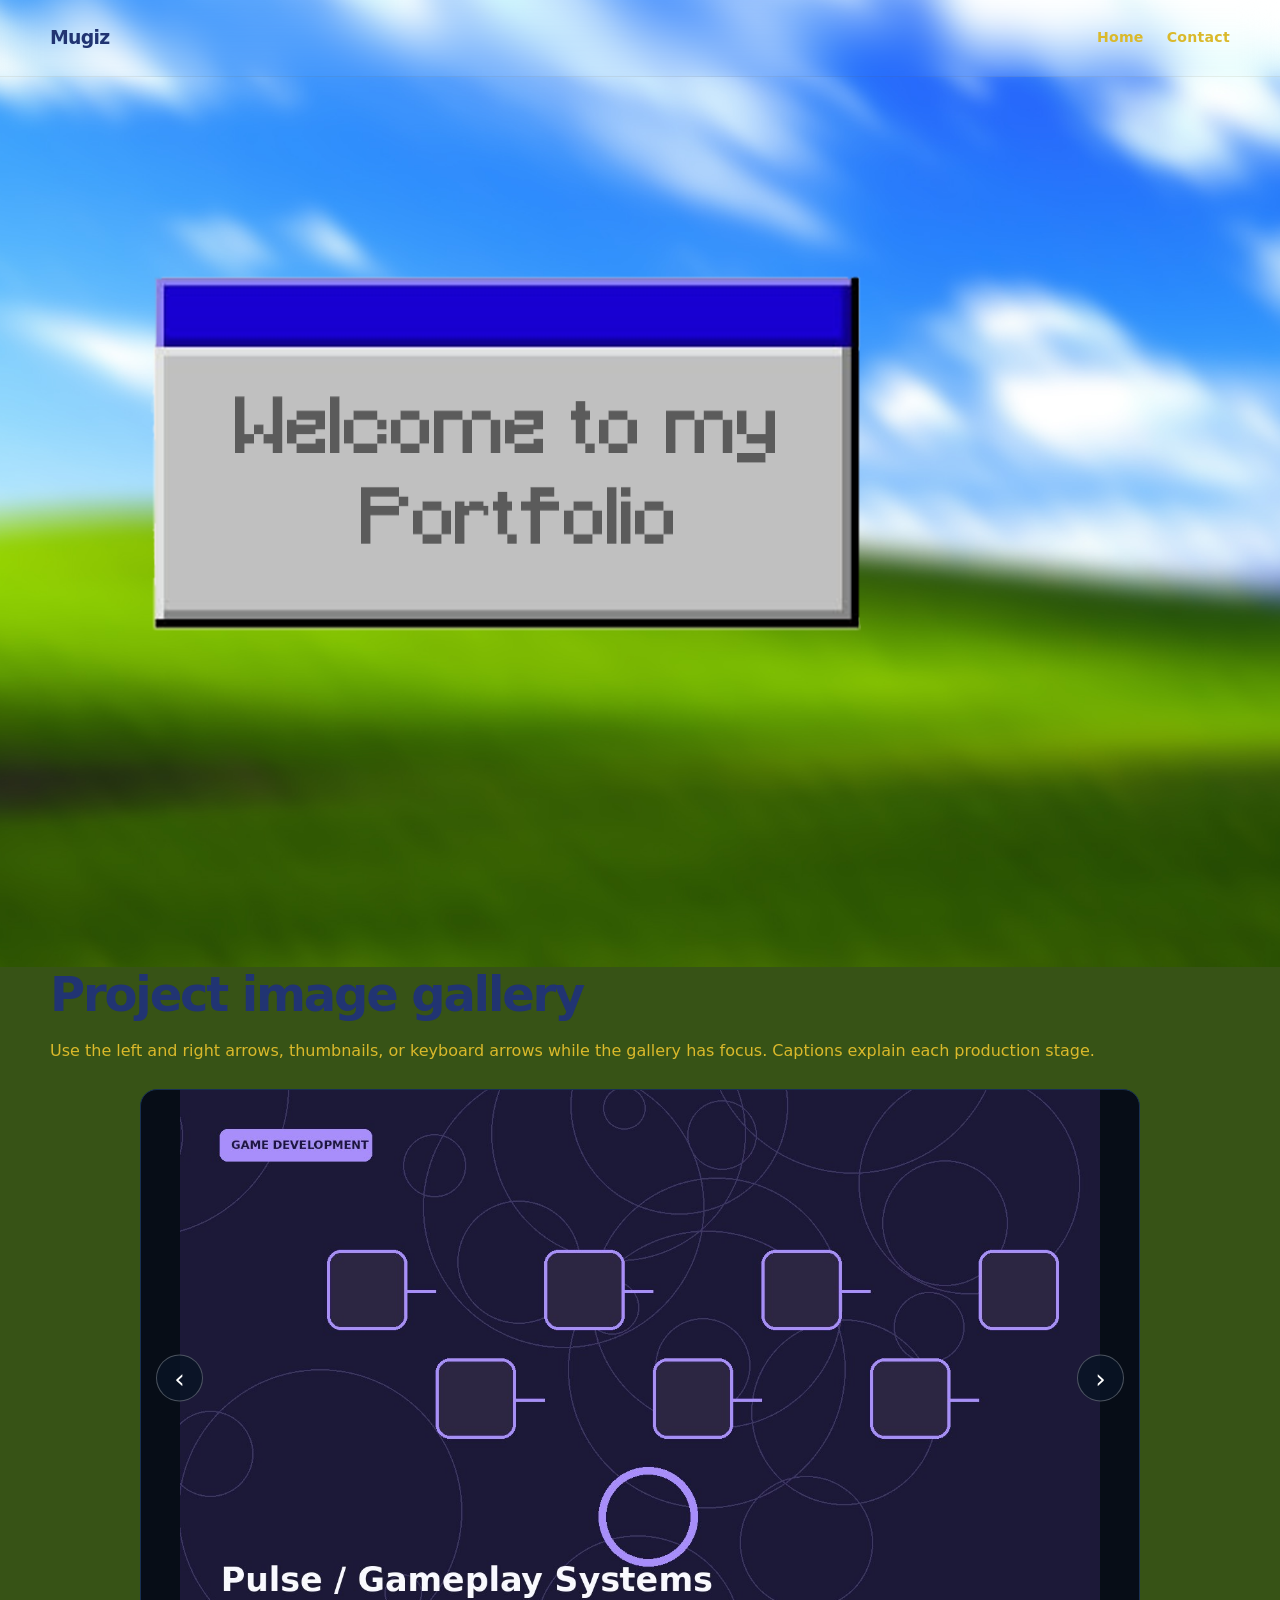
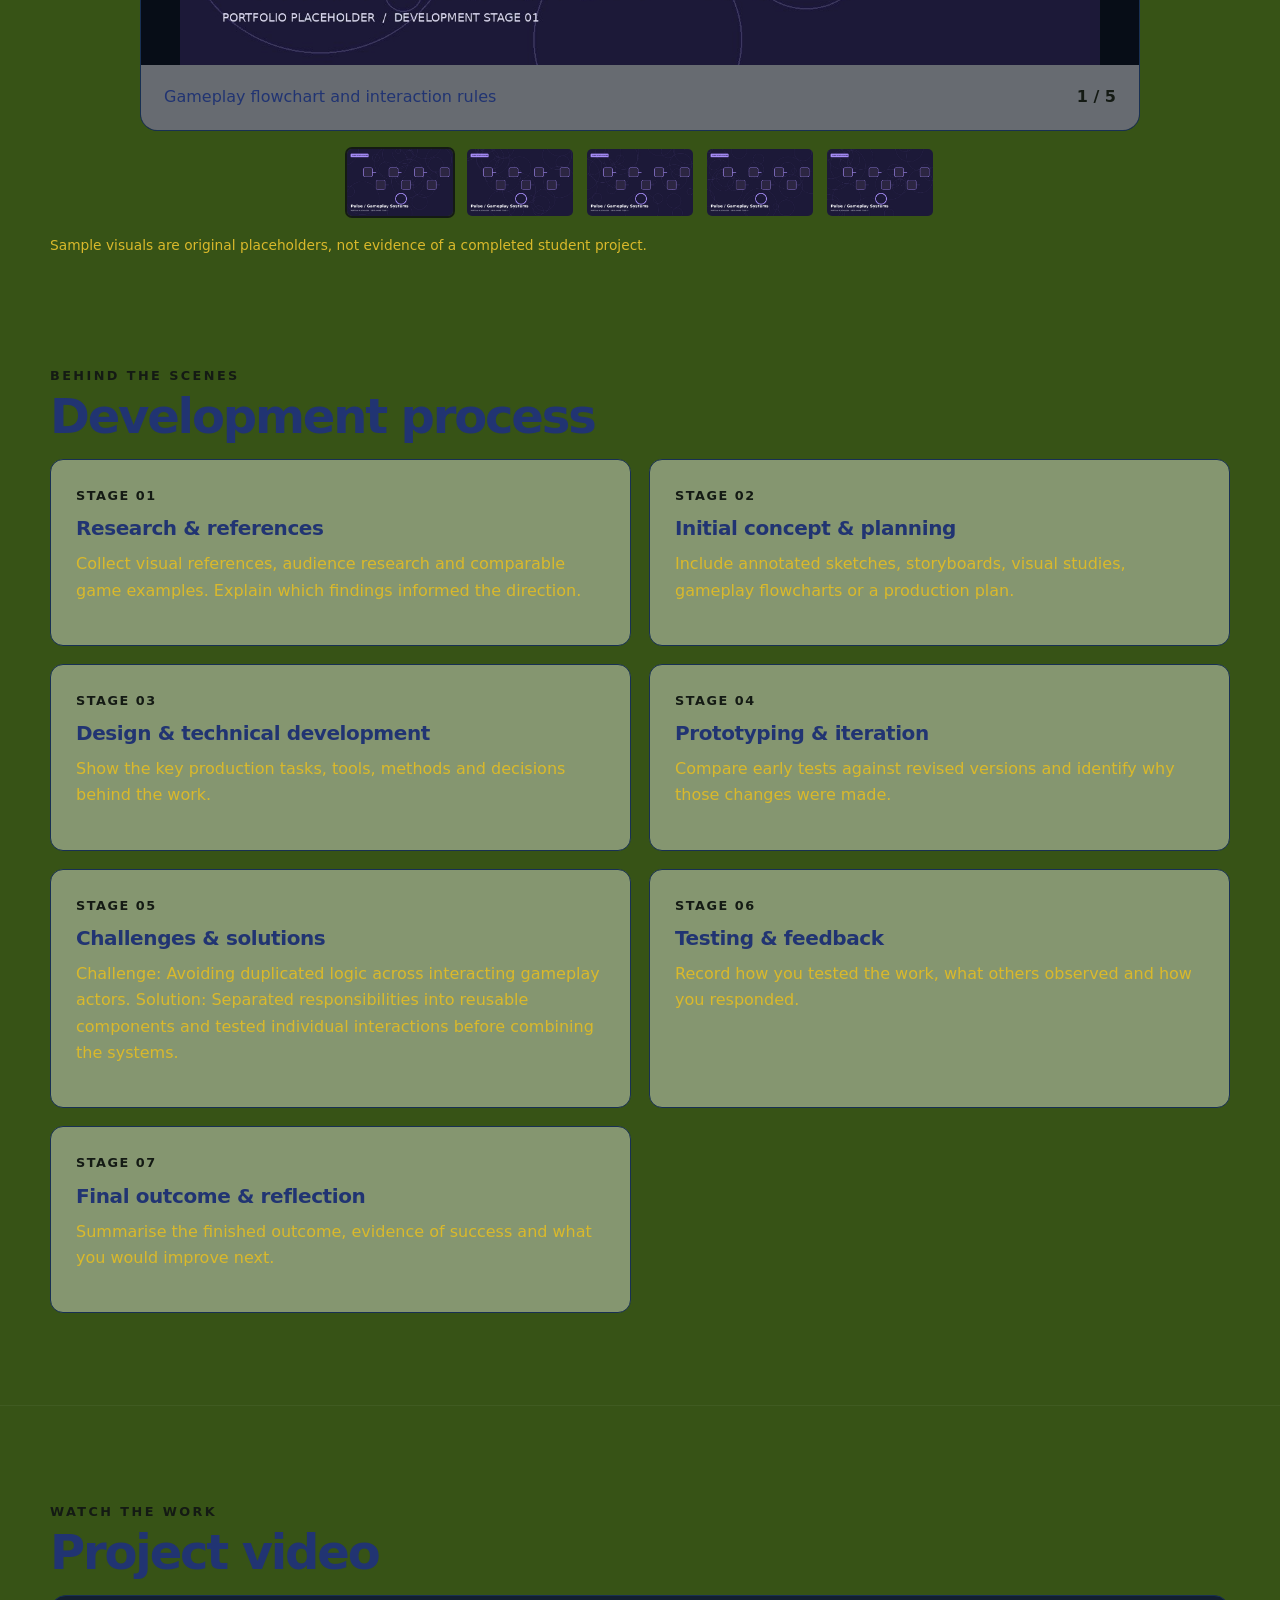
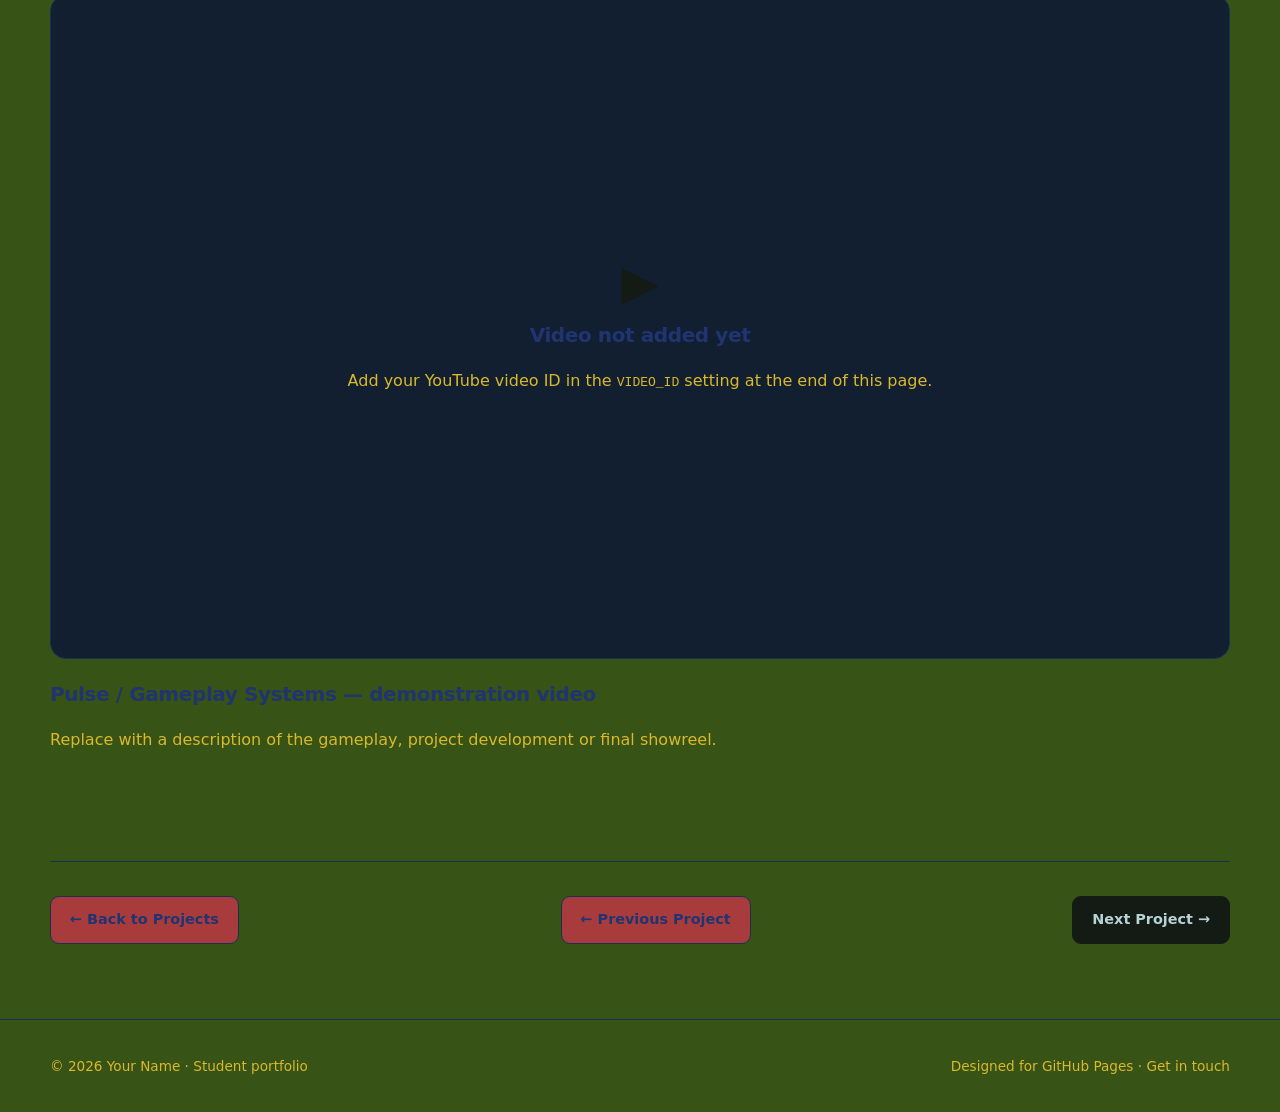
==== commit d9c39163: "Welcome png" ====
--- a/Fashion.html
+++ b/Fashion.html
@@ -23,38 +23,14 @@
   <main id="main">
     <section class="project-hero container"><a class="textlink" href="../index.html#projects"></a>
       
-      <h1>Fashion Portfolio</h1>
-      <p class="lead">Mix of Creativity and Style by Charlie Mugiz</p><img class="project-cover"
-        src="IMAGEE" width="1440" height="100"
-        alt="Featured sample visual of Pulse / Gameplay Systems">
-      <div class="project-summary">
-        <div class="summary-item"><strong>My role</strong>
-          <p>Gameplay programmer and systems designer</p>
-        </div>
-        <div class="summary-item"><strong>Tools used</strong>
-          <p>Unreal Engine · Blueprint · C++</p>
-        </div>
-        <div class="summary-item"><strong>Intended audience</strong>
-          <p>Players who enjoy responsive third-person challenges</p>
-        </div>
-      </div>
-    </section>
-    <section class="section">
-      <div class="container prose"><span class="eyebrow">The brief</span>
-        <h2>Project introduction</h2>
-        <p><strong style="color:var(--text)">Concept and objectives.</strong> Build a small reusable gameplay system
-          with player input, pickups, condition checks and clear visual feedback.</p>
-        <p><strong style="color:var(--text)">My contribution.</strong> I planned, developed, tested and presented the
-          work in the role of gameplay programmer and systems designer. Replace this placeholder with accurate project
-          responsibilities and specific examples of your individual contributions.</p>
-        <p><strong style="color:var(--text)">Creative and technical challenges.</strong> Avoiding duplicated logic
-          across interacting gameplay actors. This project page is a demonstration case study. Replace all sample text
-          and images with your genuine evidence.</p>
-      </div>
+      <img src="images\Fashion\Welcome.png" alt="Sample fantasy level design artwork" width="960" height="570" >
+
+        
+  
     </section>
     <section class="section">
     </div>
-      <div class="container"><span class="eyebrow">Visual development</span>
+      <div class="container"><span class="eyebrow"></span>
         <h2>Project image gallery</h2>
         <p>Use the left and right arrows, thumbnails, or keyboard arrows while the gallery has focus. Captions explain
           each production stage.</p>
--- a/style Fashion.css
+++ b/style Fashion.css
@@ -1,12 +1,12 @@
 /* DESIGN TOKENS — adjust site colours and typography here */
 :root {
-    --bg: #335d02;
-    --panel: #f5f5f5;
+    --bg: #375316;
+    --panel: #ffffff63;
     --surface: #a83c3c;
-    --text: #203b92;
+    --text: #213472;
     --muted: #dab92b;
-    --line: #2b3a51;
-    --accent: #189e14 ;
+    --line: #183053;
+    --accent: #141a14 ;
     --accent2: #d81111;
     --max: 1180px;
     --radius: 18px;
